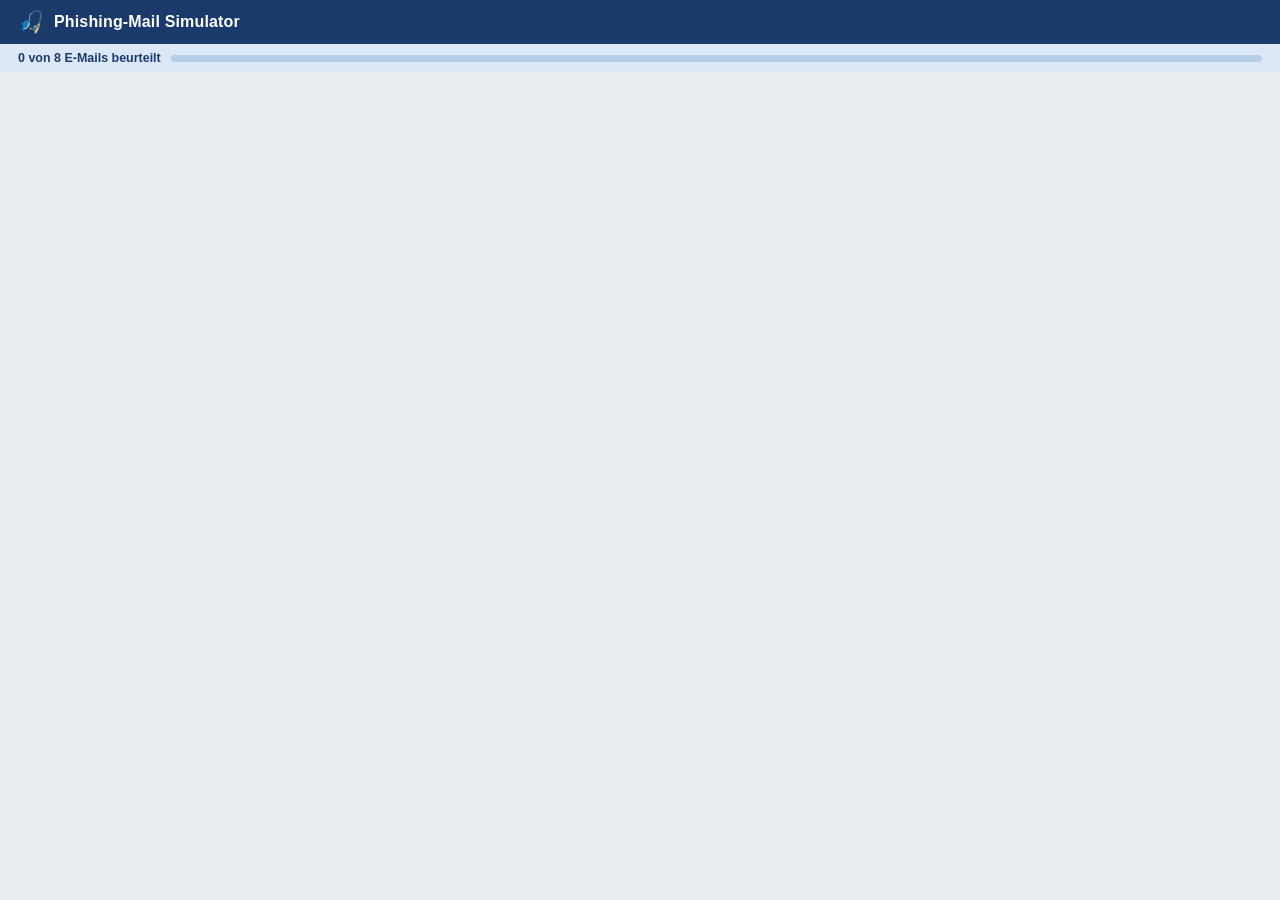
==== Code/Phishing/phishing_simulator_v2_moodle/index.html @ 9ba3cda2 "Updatet Phishing simulator" ====
<!DOCTYPE html>
<html lang="de">
<head>
<meta charset="UTF-8">
<meta name="viewport" content="width=device-width, initial-scale=1.0">
<title>Phishing-Mail Simulator</title>
<link rel="stylesheet" href="css/style.css">
<style>
  /* Zusätzliche Styles für das Begründungs-Modal */
  #reason-screen { display: none; background: rgba(0,0,0,0.5); position: fixed; top: 0; left: 0; width: 100%; height: 100%; z-index: 1000; padding-top: 100px; }
  .modal-box { background: #fff; max-width: 500px; margin: 0 auto; padding: 30px; border-radius: 12px; box-shadow: 0 4px 20px rgba(0,0,0,0.2); }
  .modal-box h2 { color: #1a3a6b; margin-bottom: 15px; }
  .modal-box p { margin-bottom: 20px; color: #444; }
  .modal-box select { width: 100%; padding: 10px; margin-bottom: 20px; border-radius: 6px; border: 1px solid #ccc; font-size: 14px; }
  .modal-btn-wrap { text-align: right; }
  .modal-btn-wrap button { margin-left: 10px; padding: 8px 16px; cursor: pointer; border-radius: 6px; border: none; font-weight: bold; }
  .btn-cancel { background: #e5e7eb; color: #374151; }
  .btn-confirm { background: #1a3a6b; color: #fff; }
</style>
</head>
<body>

<div class="app-bar">
  <span class="app-icon">🎣</span>
  <h1>Phishing-Mail Simulator</h1>
</div>
<div class="progress-strip">
  <span id="progress-label">0 von 8 E-Mails beurteilt</span>
  <div class="progress-track"><div class="progress-fill" id="progress-fill"></div></div>
</div>

<div class="screen" id="start-screen">
  <div class="start-card">
    <div class="hero">📧</div>
    <h2>Erkennen Sie Phishing-Mails?</h2>
    <p>Sie erhalten <strong>8 realistische E-Mails</strong>. Manche sind täuschend echt gefälscht, andere legitim. Ihre Aufgabe: entscheiden Sie für jede Mail.</p>
    <div class="info-row">
      <div class="info-tile"><div class="n">8</div><div class="l">E-Mails</div></div>
      <div class="info-tile"><div class="n">24</div><div class="l">Max. Punkte</div></div>
      <div class="info-tile"><div class="n">💡</div><div class="l">Tipps</div></div>
    </div>
    <button class="btn btn-start" onclick="startSim()">Simulation starten</button>
  </div>
</div>

<div class="screen" id="email-screen">
  <div class="email-header">
    <div class="email-meta">
      <div class="diff-badge" id="diff-badge"></div>
      <div class="email-counter" id="email-counter"></div>
    </div>
    <div class="email-subject" id="email-subject"></div>
    <div class="email-sender">
      <strong>Von:</strong> <span id="sender-display" class="sender-name"></span>
      <span class="sender-real" id="sender-real"></span>
    </div>
    <div class="email-to"><strong>An:</strong> <span id="email-to"></span></div>
    <div class="email-date" id="email-date"></div>
  </div>
  
  <div class="email-body-container">
    <div class="email-body" id="email-body"></div>
  </div>

  <div class="action-bar" id="action-bar">
    </div>
  
  <div id="feedback-area" style="display:none; padding: 15px; margin: 15px; border-radius: 8px; font-weight: bold;"></div>
  <button id="btn-next" style="display:none; margin: 15px auto; padding: 10px 20px; font-weight: bold; cursor: pointer;" onclick="nextEmail()">Nächste E-Mail ➡️</button>
</div>

<div id="reason-screen">
  <div class="modal-box">
    <h2>Warum ist diese E-Mail verdächtig?</h2>
    <p>Bitte wählen Sie den zutreffendsten Grund aus:</p>
    <select id="reason-select">
      <option value="">-- Bitte wählen --</option>
      <option value="domain">Falsche Absender-Domain (z.B. Tippfehler)</option>
      <option value="link">Gefälschter Link (Ziel-URL weicht ab)</option>
      <option value="druck">Künstlicher Zeitdruck / Drohung</option>
      <option value="unbekannt">Unbekannter Absender fragt nach Daten</option>
    </select>
    <div class="modal-btn-wrap">
      <button class="btn-cancel" onclick="cancelReason()">Abbrechen</button>
      <button class="btn-confirm" onclick="submitReason()">Bestätigen</button>
    </div>
  </div>
</div>

<div class="screen" id="results-screen">
  <div class="res-card">
    <h2>Simulation abgeschlossen! 🎉</h2>
    <div class="res-score-wrap">
      <div class="score-main"><span id="res-score"></span> <small>Punkte</small></div>
      <div class="score-sub"><span id="res-pct">0%</span> Gesamtpunktzahl</div>
    </div>
    <div class="res-stats">
      <div class="stat-tile">
        <div class="stat-n"><span id="res-correct">0</span> / <span id="res-total">8</span></div>
        <div class="stat-l">Richtige Antworten</div>
      </div>
    </div>
    <div class="res-rating" id="res-rating"></div>
    <div class="res-det-title">Detailübersicht:</div>
    <div id="res-details"></div>
  </div>
</div>

<script src="js/scorm.js"></script>
<script src="js/data.js"></script>
<script src="js/app.js"></script>
</body>
</html>
---- Code/Phishing/phishing_simulator_v2_moodle/css/style.css ----
*,*::before,*::after{box-sizing:border-box;margin:0;padding:0}
body{font-family:-apple-system,BlinkMacSystemFont,"Segoe UI",Roboto,Arial,sans-serif;background:#e8edf2;color:#1a1a1a;font-size:14px;min-height:100vh}

/* ── APP SHELL ── */
.app-bar{background:#1a3a6b;color:#fff;padding:10px 18px;display:flex;align-items:center;gap:10px;box-shadow:0 2px 6px rgba(0,0,0,.25)}
.app-bar h1{font-size:1rem;font-weight:700;letter-spacing:.01em}
.app-bar .app-icon{font-size:1.3rem}

.progress-strip{background:#dce8f8;padding:7px 18px;display:flex;align-items:center;gap:10px;font-size:.78rem;color:#1a3a6b;font-weight:600}
.progress-track{flex:1;height:7px;background:#b6cfe8;border-radius:99px;overflow:hidden}
.progress-fill{height:100%;background:linear-gradient(90deg,#1a6bcc,#00b4d8);border-radius:99px;transition:width .5s ease;width:0}

/* ── SCREENS ── */
.screen{display:none;max-width:820px;margin:0 auto;padding:20px 14px 40px}

/* ── START ── */
.start-card{background:#fff;border-radius:14px;padding:36px;box-shadow:0 3px 18px rgba(0,0,0,.09);text-align:center}
.start-card .hero{font-size:3.5rem;margin-bottom:14px}
.start-card h2{font-size:1.55rem;color:#1a3a6b;margin-bottom:10px}
.start-card p{color:#444;line-height:1.65;margin-bottom:8px}
.info-row{display:flex;gap:10px;justify-content:center;margin:20px 0}
.info-tile{background:#f0f6ff;border:1px solid #c5d9f5;border-radius:10px;padding:13px 18px;text-align:center;min-width:90px}
.info-tile .n{font-size:1.5rem;font-weight:800;color:#1a5cc8}
.info-tile .l{font-size:.72rem;color:#6b7280;margin-top:3px}
.tip-box{background:#fffbe6;border:1px solid #f5d66e;border-radius:8px;padding:12px 16px;text-align:left;font-size:.84rem;color:#7c5300;line-height:1.6;margin-bottom:22px}
.tip-box strong{display:block;margin-bottom:3px;color:#5c3a00}

/* ── EMAIL CLIENT ── */
.mail-window{background:#fff;border-radius:12px;box-shadow:0 3px 20px rgba(0,0,0,.1);overflow:hidden;margin-bottom:14px}

.mail-topbar{background:#f3f6fa;border-bottom:1px solid #dde3ed;padding:9px 16px;display:flex;align-items:center;gap:8px;font-size:.78rem;color:#5a6a80}
.diff-badge{padding:2px 9px;border-radius:20px;font-weight:700;font-size:.72rem}
.diff-leicht{background:#dcfce7;color:#155e35}
.diff-mittel{background:#fef3c7;color:#7c4f00}
.diff-schwer{background:#fee2e2;color:#991b1b}
.mail-counter{margin-left:auto;background:#1a3a6b;color:#fff;border-radius:20px;padding:2px 10px;font-weight:700;font-size:.76rem}

.mail-header{padding:14px 18px 10px;border-bottom:1px solid #eef0f4}
.mh-row{display:flex;align-items:flex-start;gap:8px;margin-bottom:5px;font-size:.86rem}
.mh-label{color:#9ca3af;width:54px;flex-shrink:0;padding-top:1px;font-weight:600}
.mail-subject{font-size:1.05rem;font-weight:700;color:#111;margin-top:10px;padding-bottom:4px}

/* Sender hover reveal */
.sender-name{
  font-weight:700;color:#1a1a1a;
  border-bottom:2px dashed #a78bfa;
  cursor:help;
  transition:background .2s;
  padding:0 2px;
  border-radius:2px;
}
.sender-name:hover,.sender-name.revealed{background:#f3f0ff}
.sender-real-badge{
  display:inline-flex;align-items:center;gap:5px;
  background:#fff3f3;border:1px solid #fca5a5;border-radius:4px;
  padding:2px 8px;margin-left:8px;font-size:.79rem;
  animation:fadeSlide .25s ease;
}
.real-addr-label{color:#b91c1c;font-weight:700}
.addr-diff{color:#dc2626;font-weight:800;background:#ffe4e6;border-radius:2px;padding:0 1px}
.hover-hint{font-size:.75rem;color:#7c3aed;display:block;margin-top:2px}
@keyframes fadeSlide{from{opacity:0;transform:translateX(-6px)}to{opacity:1;transform:translateX(0)}}

.mail-body{padding:18px;font-size:.89rem;line-height:1.7;color:#333;border-bottom:1px solid #f0f2f6}
.mail-body p{margin-bottom:9px}
.mail-body ul,.mail-body ol{padding-left:20px;margin-bottom:9px}
.mail-body li{margin-bottom:3px}
.mail-body a.email-action-link{cursor:pointer!important}
.mail-body a.email-action-link:hover{filter:brightness(.9)}

.thread-snippet{font-size:.78rem;color:#6b7280;background:#f9fafb;border-top:1px solid #eef0f4;padding:7px 18px;font-style:italic}

/* ── ACTION BAR ── */
.action-section{padding:14px 18px;border-top:1px solid #eef0f4;background:#fafbfc}
.action-question{font-weight:700;color:#1a1a1a;text-align:center;margin-bottom:12px;font-size:.95rem}
.action-bar{display:flex;gap:10px;justify-content:center;flex-wrap:wrap;margin-bottom:10px}

/* ── BUTTONS ── */
.btn{display:inline-flex;align-items:center;gap:6px;border:none;border-radius:7px;padding:11px 24px;font-size:.92rem;font-weight:700;cursor:pointer;transition:transform .1s,box-shadow .1s,filter .1s}
.btn:hover:not(:disabled){transform:translateY(-1px);box-shadow:0 4px 10px rgba(0,0,0,.15)}
.btn:active:not(:disabled){transform:translateY(0)}
.btn:disabled{opacity:.5;cursor:default}
.btn-start{background:#1a5cc8;color:#fff;font-size:1.05rem;padding:13px 38px}
.btn-spam{background:#dc2626;color:#fff}
.btn-legit{background:#16a34a;color:#fff}
.btn-neutral{background:#6b7280;color:#fff}
.btn-next{background:#1a5cc8;color:#fff}
.btn-restart{background:#fff;color:#1a5cc8;border:2px solid #1a5cc8}

/* ── HINTS ── */
.hints-section{background:#fffbeb;border-top:1px solid #fde68a;padding:12px 18px}
.hints-header{display:flex;justify-content:space-between;align-items:center;margin-bottom:6px}
.hint-btn{background:#fef3c7;color:#92400e;border:1px solid #fde68a;border-radius:6px;padding:5px 12px;font-size:.79rem;font-weight:700;cursor:pointer;transition:background .15s}
.hint-btn:hover:not(:disabled){background:#fde68a}
.hint-btn:disabled{opacity:.5;cursor:default}
.hints-remaining{font-size:.75rem;color:#92400e}
.hints-list{list-style:none;display:flex;flex-direction:column;gap:6px;margin-top:6px}
.hint-item{display:flex;gap:9px;align-items:flex-start;background:#fff;border:1px solid #fde68a;border-radius:7px;padding:8px 11px;font-size:.82rem;line-height:1.55;color:#374151}
.hint-num{background:#f59e0b;color:#fff;border-radius:50%;width:20px;height:20px;display:flex;align-items:center;justify-content:center;font-size:.7rem;font-weight:800;flex-shrink:0;margin-top:1px}
.anim-in{animation:slideDown .22s ease}
@keyframes slideDown{from{opacity:0;transform:translateY(-5px)}to{opacity:1;transform:translateY(0)}}

/* ── FEEDBACK ── */
.feedback-box{border-radius:9px;padding:13px 16px;margin-bottom:10px}
.fb-correct{background:#dcfce7;border:1.5px solid #86efac}
.fb-wrong{background:#fee2e2;border:1.5px solid #fca5a5}
.fb-title{font-weight:800;font-size:.95rem;margin-bottom:5px}
.fb-expl{font-size:.83rem;line-height:1.6;color:#374151}

.next-wrap{text-align:center;margin-top:10px}

/* ── INTERSTITIAL SCREENS ── */
.interstitial{max-width:600px;margin:40px auto;background:#fff;border-radius:14px;padding:36px;box-shadow:0 4px 22px rgba(0,0,0,.1);text-align:center}
.interstitial .big-icon{font-size:3.5rem;margin-bottom:14px}
.interstitial h2{font-size:1.35rem;margin-bottom:10px}
.interstitial p{color:#444;line-height:1.65;margin-bottom:14px;font-size:.9rem}
.url-display{background:#fef2f2;border:1px solid #fca5a5;border-radius:6px;padding:8px 14px;font-family:monospace;font-size:.82rem;color:#b91c1c;word-break:break-all;margin:12px 0 20px}
.interstitial-legit .url-display{background:#f0fdf4;border-color:#86efac;color:#166534}

/* ── RESULTS ── */
.results-card{background:#fff;border-radius:14px;padding:32px;box-shadow:0 3px 18px rgba(0,0,0,.09);margin-bottom:16px}
.results-card h2{font-size:1.4rem;color:#1a3a6b;text-align:center;margin-bottom:20px}
.score-hero{text-align:center;margin-bottom:18px}
.score-big{font-size:3rem;font-weight:900;color:#1a5cc8;line-height:1}
.score-sub{color:#6b7280;font-size:.88rem;margin-top:4px}
.res-stats{display:flex;gap:10px;justify-content:center;margin-bottom:18px}
.stat-tile{background:#eff6ff;border:1px solid #bfdbfe;border-radius:9px;padding:11px 18px;text-align:center}
.stat-n{font-size:1.4rem;font-weight:800;color:#1e40af}
.stat-l{font-size:.7rem;color:#6b7280;margin-top:2px}
.res-rating{background:#f0fdf4;border:1px solid #bbf7d0;border-radius:8px;padding:12px 16px;text-align:center;font-weight:700;color:#166534;font-size:.88rem;margin-bottom:18px}
.res-det-title{font-weight:700;color:#374151;font-size:.83rem;margin-bottom:8px}
.res-item{display:flex;align-items:center;gap:7px;border-radius:7px;padding:9px 12px;margin-bottom:6px;flex-wrap:wrap}
.res-ok{background:#f0fdf4;border:1.5px solid #86efac}
.res-fail{background:#fff1f2;border:1.5px solid #fca5a5}
.res-icon{font-size:.95rem}
.res-subj{flex:1;font-weight:600;font-size:.82rem;color:#1e293b}
.res-badge{border-radius:20px;padding:2px 9px;font-size:.68rem;font-weight:800}
.badge-p{background:#fee2e2;color:#991b1b}
.badge-l{background:#dcfce7;color:#166534}
.res-pts{font-size:.75rem;color:#6b7280;margin-left:auto}
.tips-card{background:#fff;border-radius:12px;padding:20px 22px;box-shadow:0 2px 12px rgba(0,0,0,.07);margin-bottom:14px}
.tips-card h3{font-size:.95rem;color:#1a3a6b;margin-bottom:10px}
.tips-card ul{padding-left:16px;font-size:.83rem;line-height:1.85;color:#374151}
.restart-wrap{text-align:center;margin-top:16px}
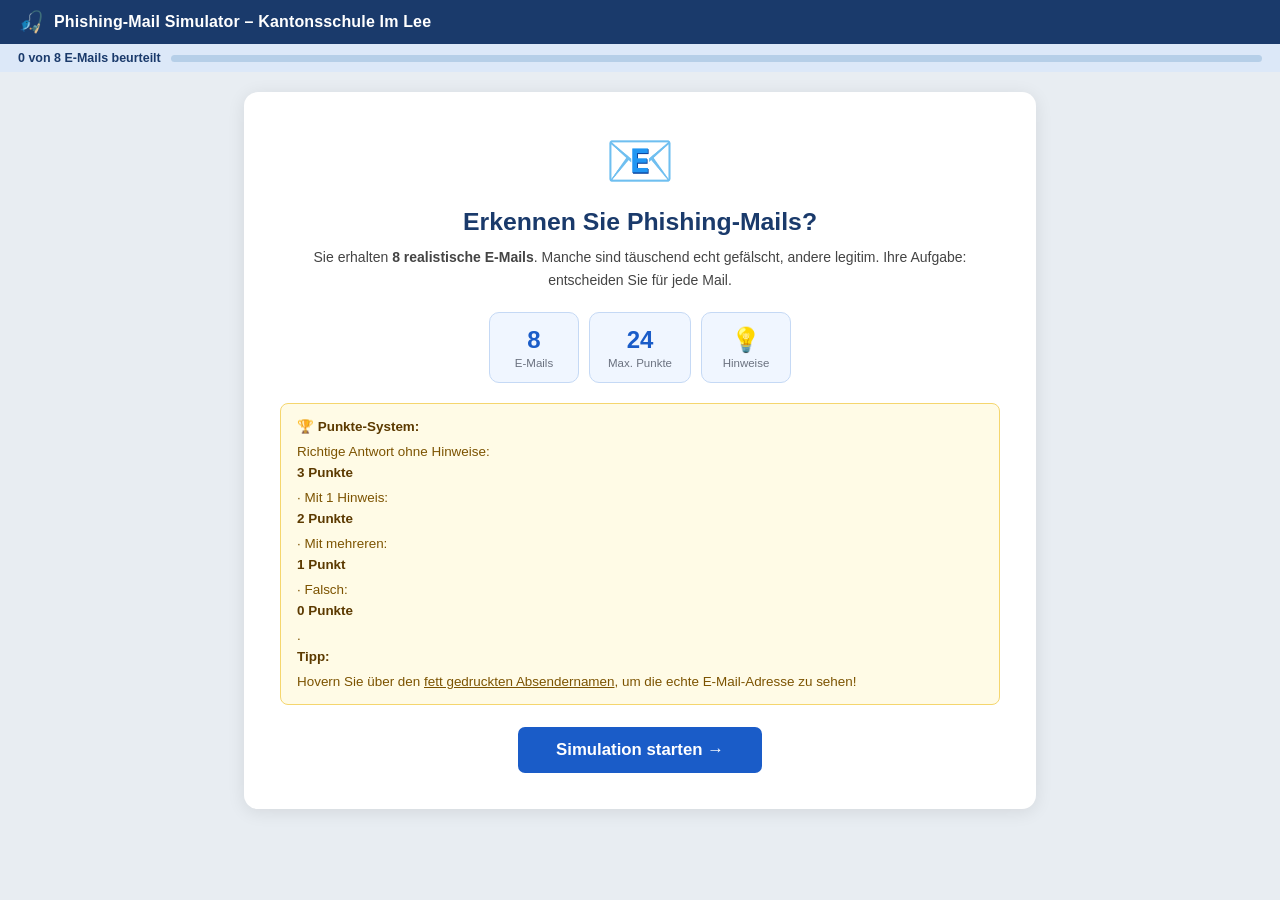
==== commit b322a2e2: "Enhance phishing simulator emails: update content, improve realism, and adjust sender details for be" ====
--- a/Code/Phishing/phishing_simulator_v2_moodle/index.html
+++ b/Code/Phishing/phishing_simulator_v2_moodle/index.html
@@ -5,30 +5,21 @@
 <meta name="viewport" content="width=device-width, initial-scale=1.0">
 <title>Phishing-Mail Simulator</title>
 <link rel="stylesheet" href="css/style.css">
-<style>
-  /* Zusätzliche Styles für das Begründungs-Modal */
-  #reason-screen { display: none; background: rgba(0,0,0,0.5); position: fixed; top: 0; left: 0; width: 100%; height: 100%; z-index: 1000; padding-top: 100px; }
-  .modal-box { background: #fff; max-width: 500px; margin: 0 auto; padding: 30px; border-radius: 12px; box-shadow: 0 4px 20px rgba(0,0,0,0.2); }
-  .modal-box h2 { color: #1a3a6b; margin-bottom: 15px; }
-  .modal-box p { margin-bottom: 20px; color: #444; }
-  .modal-box select { width: 100%; padding: 10px; margin-bottom: 20px; border-radius: 6px; border: 1px solid #ccc; font-size: 14px; }
-  .modal-btn-wrap { text-align: right; }
-  .modal-btn-wrap button { margin-left: 10px; padding: 8px 16px; cursor: pointer; border-radius: 6px; border: none; font-weight: bold; }
-  .btn-cancel { background: #e5e7eb; color: #374151; }
-  .btn-confirm { background: #1a3a6b; color: #fff; }
-</style>
 </head>
 <body>
 
 <div class="app-bar">
   <span class="app-icon">🎣</span>
-  <h1>Phishing-Mail Simulator</h1>
+  <h1>Phishing-Mail Simulator – Kantonsschule Im Lee</h1>
 </div>
 <div class="progress-strip">
   <span id="progress-label">0 von 8 E-Mails beurteilt</span>
   <div class="progress-track"><div class="progress-fill" id="progress-fill"></div></div>
 </div>
 
+<!-- ═══════════════════════════════════════
+     START SCREEN
+═══════════════════════════════════════ -->
 <div class="screen" id="start-screen">
   <div class="start-card">
     <div class="hero">📧</div>
@@ -37,61 +28,124 @@
     <div class="info-row">
       <div class="info-tile"><div class="n">8</div><div class="l">E-Mails</div></div>
       <div class="info-tile"><div class="n">24</div><div class="l">Max. Punkte</div></div>
-      <div class="info-tile"><div class="n">💡</div><div class="l">Tipps</div></div>
+      <div class="info-tile"><div class="n">💡</div><div class="l">Hinweise</div></div>
     </div>
-    <button class="btn btn-start" onclick="startSim()">Simulation starten</button>
+    <div class="tip-box">
+      <strong>🏆 Punkte-System:</strong>
+      Richtige Antwort ohne Hinweise: <strong>3 Punkte</strong> · Mit 1 Hinweis: <strong>2 Punkte</strong> · Mit mehreren: <strong>1 Punkt</strong> · Falsch: <strong>0 Punkte</strong>.<br>
+      <strong>Tipp:</strong> Hovern Sie über den <u>fett gedruckten Absendernamen</u>, um die echte E-Mail-Adresse zu sehen!
+    </div>
+    <button class="btn btn-start" onclick="startSim()">Simulation starten →</button>
   </div>
 </div>
 
+<!-- ═══════════════════════════════════════
+     EMAIL SCREEN
+═══════════════════════════════════════ -->
 <div class="screen" id="email-screen">
-  <div class="email-header">
-    <div class="email-meta">
-      <div class="diff-badge" id="diff-badge"></div>
-      <div class="email-counter" id="email-counter"></div>
+  <div class="mail-window">
+
+    <!-- Top bar -->
+    <div class="mail-topbar">
+      <span>📥 Posteingang</span>
+      <span id="diff-badge" class="diff-badge diff-schwer">Schwierigkeit: schwer</span>
+      <span class="mail-counter" id="email-counter">1 / 8</span>
     </div>
-    <div class="email-subject" id="email-subject"></div>
-    <div class="email-sender">
-      <strong>Von:</strong> <span id="sender-display" class="sender-name"></span>
-      <span class="sender-real" id="sender-real"></span>
+
+    <!-- Mail header -->
+    <div class="mail-header">
+      <div class="mh-row">
+        <span class="mh-label">Von</span>
+        <span id="email-sender-cell">
+          <span class="sender-name" id="sender-hover-target">Absender</span>
+          <small class="hover-hint">☝ Hover für echte Adresse</small>
+        </span>
+      </div>
+      <div class="mh-row">
+        <span class="mh-label">An</span>
+        <span id="email-to-display"></span>
+      </div>
+      <div class="mh-row">
+        <span class="mh-label">Datum</span>
+        <span id="email-date-display"></span>
+      </div>
+      <div class="mail-subject" id="email-subject-display"></div>
     </div>
-    <div class="email-to"><strong>An:</strong> <span id="email-to"></span></div>
-    <div class="email-date" id="email-date"></div>
-  </div>
-  
-  <div class="email-body-container">
-    <div class="email-body" id="email-body"></div>
-  </div>
 
-  <div class="action-bar" id="action-bar">
+    <!-- Mail body -->
+    <div class="mail-body" id="email-body-area"></div>
+
+    <!-- Thread snippet -->
+    <div class="thread-snippet" id="thread-snippet" style="display:none"></div>
+
+    <!-- Action section -->
+    <div class="action-section">
+      <div class="action-question">Wie beurteilen Sie diese E-Mail?</div>
+      <div id="feedback-box" class="feedback-box" style="display:none"></div>
+      <div class="action-bar" id="action-bar"></div>
+      <div class="next-wrap">
+        <button class="btn btn-next" id="next-btn" onclick="nextEmail()" style="display:none">Nächste Mail →</button>
+      </div>
     </div>
-  
-  <div id="feedback-area" style="display:none; padding: 15px; margin: 15px; border-radius: 8px; font-weight: bold;"></div>
-  <button id="btn-next" style="display:none; margin: 15px auto; padding: 10px 20px; font-weight: bold; cursor: pointer;" onclick="nextEmail()">Nächste E-Mail ➡️</button>
+
+    <!-- Hints section -->
+    <div class="hints-section">
+      <div class="hints-header">
+        <button class="hint-btn" id="hint-btn" onclick="toggleHints()">
+          💡 Hinweis aufdecken (<span id="hint-counter-span">4</span> verfügbar)
+        </button>
+        <span class="hints-remaining">Jeder Hinweis kostet 1 Punkt</span>
+      </div>
+      <div id="hints-panel" style="display:none">
+        <ul class="hints-list" id="hints-list"></ul>
+      </div>
+    </div>
+
+  </div><!-- .mail-window -->
 </div>
 
-<div id="reason-screen">
-  <div class="modal-box">
-    <h2>Warum ist diese E-Mail verdächtig?</h2>
-    <p>Bitte wählen Sie den zutreffendsten Grund aus:</p>
-    <select id="reason-select">
-      <option value="">-- Bitte wählen --</option>
-      <option value="domain">Falsche Absender-Domain (z.B. Tippfehler)</option>
-      <option value="link">Gefälschter Link (Ziel-URL weicht ab)</option>
-      <option value="druck">Künstlicher Zeitdruck / Drohung</option>
-      <option value="unbekannt">Unbekannter Absender fragt nach Daten</option>
-    </select>
-    <div class="modal-btn-wrap">
-      <button class="btn-cancel" onclick="cancelReason()">Abbrechen</button>
-      <button class="btn-confirm" onclick="submitReason()">Bestätigen</button>
-    </div>
+<!-- ═══════════════════════════════════════
+     PHISHING CAUGHT SCREEN
+═══════════════════════════════════════ -->
+<div class="screen" id="phishing-caught-screen">
+  <div class="interstitial">
+    <div class="big-icon">🚨</div>
+    <h2 style="color:#dc2626">Vorsicht – Phishing-Link!</h2>
+    <p>Sie haben auf einen <strong>verdächtigen Link</strong> geklickt. In einer echten Situation würden Sie jetzt auf eine gefälschte Website weitergeleitet, die Ihre Zugangsdaten stehlen will.</p>
+    <p><strong>Der Link hätte Sie hier hingeführt:</strong></p>
+    <div class="url-display" id="phishing-url-shown"></div>
+    <p style="font-size:.83rem;color:#dc2626;font-weight:700">⚠ Diese URL gehört nicht zum legitimen Anbieter!</p>
+    <p style="font-size:.82rem;color:#555">Immer: Absender-Domain prüfen, bevor Sie klicken. Im Zweifel die IT-Abteilung kontaktieren.</p>
+    <button class="btn btn-neutral" id="phishing-caught-back" style="margin-top:8px">← Zurück zur Mail</button>
   </div>
 </div>
 
+<!-- ═══════════════════════════════════════
+     LEGIT LINK SCREEN
+═══════════════════════════════════════ -->
+<div class="screen" id="legit-link-screen">
+  <div class="interstitial interstitial-legit">
+    <div class="big-icon">✅</div>
+    <h2 style="color:#16a34a">Legitimer Link</h2>
+    <p>Dieser Link führt auf eine echte, vertrauenswürdige Seite des Absenders:</p>
+    <div class="url-display" id="legit-link-url"></div>
+    <p style="font-size:.83rem;color:#16a34a;font-weight:700">✔ Die Domain stimmt mit dem Absender überein.</p>
+    <p style="font-size:.82rem;color:#555">Gut gemacht! Trotzdem sollten Sie immer prüfen, ob die vollständige URL plausibel ist.</p>
+    <button class="btn btn-neutral" id="legit-link-back" style="margin-top:8px">← Zurück zur Mail</button>
+  </div>
+</div>
+
+<!-- ═══════════════════════════════════════
+     RESULTS SCREEN
+═══════════════════════════════════════ -->
 <div class="screen" id="results-screen">
-  <div class="res-card">
-    <h2>Simulation abgeschlossen! 🎉</h2>
-    <div class="res-score-wrap">
-      <div class="score-main"><span id="res-score"></span> <small>Punkte</small></div>
+  <div class="results-card">
+    <h2>🏁 Auswertung</h2>
+    <div class="score-hero">
+      <div class="score-big">
+        <span id="res-score">0</span>
+        <span style="font-size:1.6rem;color:#9ca3af"> / <span id="res-max">24</span></span>
+      </div>
       <div class="score-sub"><span id="res-pct">0%</span> Gesamtpunktzahl</div>
     </div>
     <div class="res-stats">
@@ -104,10 +158,26 @@
     <div class="res-det-title">Detailübersicht:</div>
     <div id="res-details"></div>
   </div>
+
+  <div class="tips-card">
+    <h3>📚 Die wichtigsten Erkennungsmerkmale</h3>
+    <ul>
+      <li><strong>Absender-Domain genau prüfen:</strong> micosoft, paypal1, postfinance-ch.net – minimale Abweichungen</li>
+      <li><strong>Über Links hovern</strong> bevor klicken: Ziel-URL muss zur Domain des Absenders passen</li>
+      <li><strong>Zeitdruck ist ein Warnsignal</strong> – seriöse Absender erzeugen keine künstliche Dringlichkeit</li>
+      <li><strong>Geheimhaltungsaufforderungen</strong> («nicht mit Kollegen besprechen») sind immer verdächtig</li>
+      <li><strong>Überweisungen nur telefonisch</strong> beim Auftraggeber verifizieren – nie nur per Mail</li>
+      <li><strong>Im Zweifel: IT-Support kontaktieren</strong> und nicht klicken</li>
+    </ul>
+  </div>
+
+  <div class="restart-wrap">
+    <button class="btn btn-restart" onclick="restartSim()">🔄 Nochmals versuchen</button>
+  </div>
 </div>
 
 <script src="js/scorm.js"></script>
 <script src="js/data.js"></script>
 <script src="js/app.js"></script>
 </body>
-</html>+</html>
